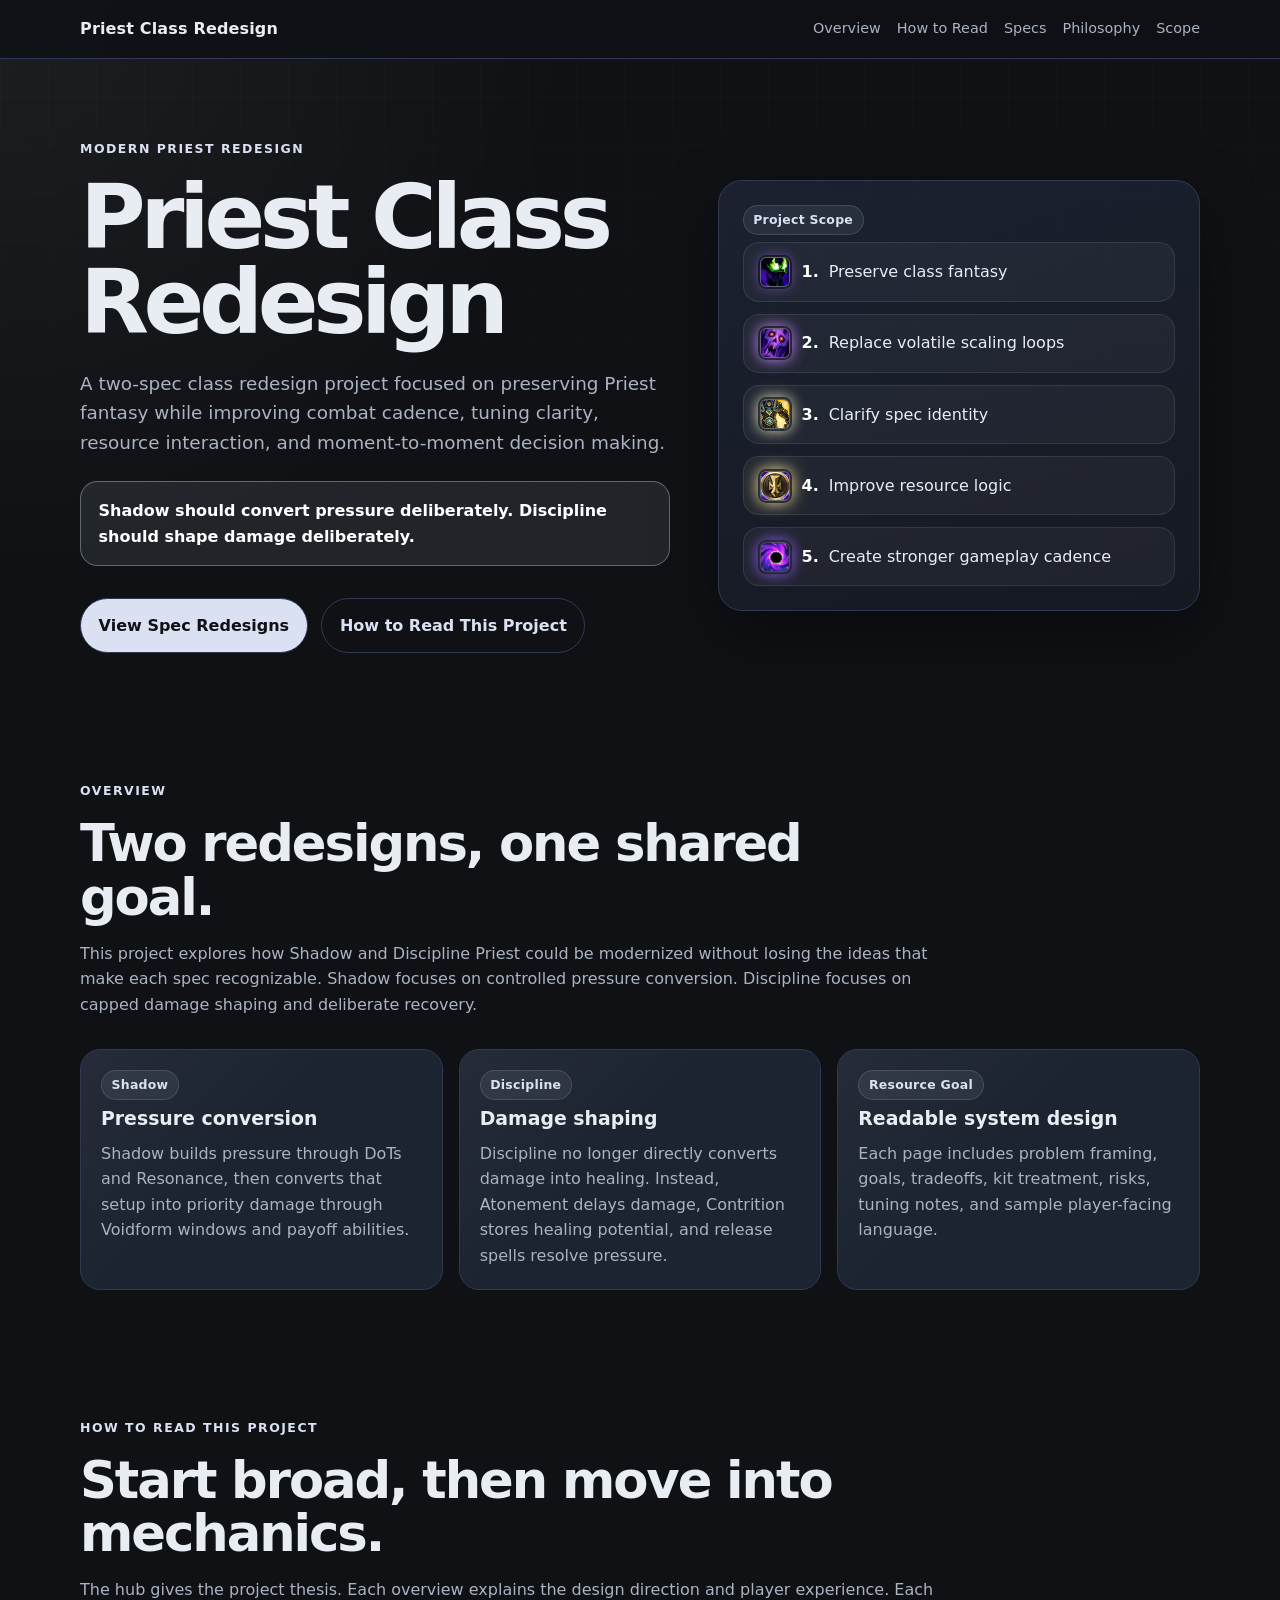
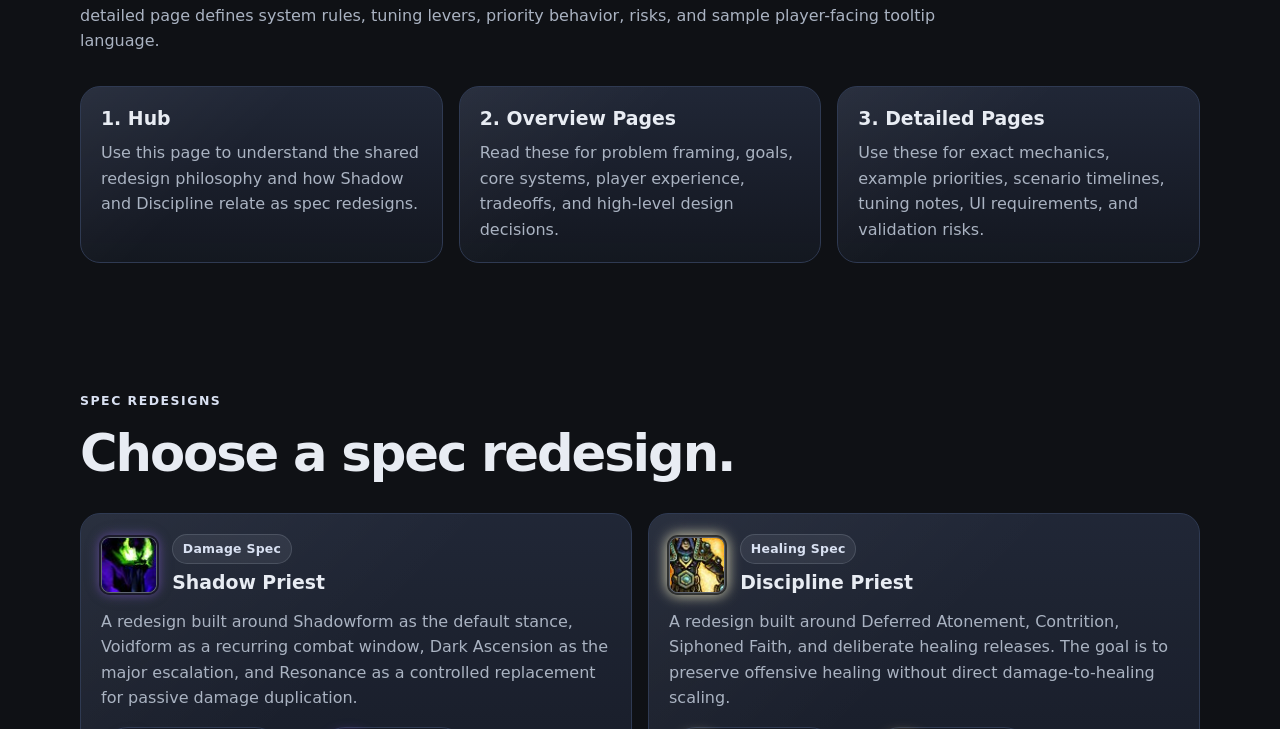
==== index.html @ b36d5a9e "add index for github pages redirect" ====
<!doctype html>
<html lang="en">
  <head>
    <meta charset="utf-8" />
    <meta name="viewport" content="width=device-width,initial-scale=1" />
    <title>Redirecting…</title>
    <meta http-equiv="refresh" content="0; url=./priest/index.html" />
    <link rel="canonical" href="/priest/index.html" />
    <style>
      html {
        font-family:
          Inter,
          system-ui,
          Segoe UI,
          Arial,
          sans-serif;
        background: #0d0716;
        color: #fff;
        display: flex;
        align-items: center;
        justify-content: center;
        height: 100vh;
        margin: 0;
      }
    </style>
  </head>
  <body>
    <main>
      <p>
        Redirecting to the Priest hub —
        <a href="/priest/index.html">open Priest hub</a>.
      </p>
    </main>
  </body>
</html>
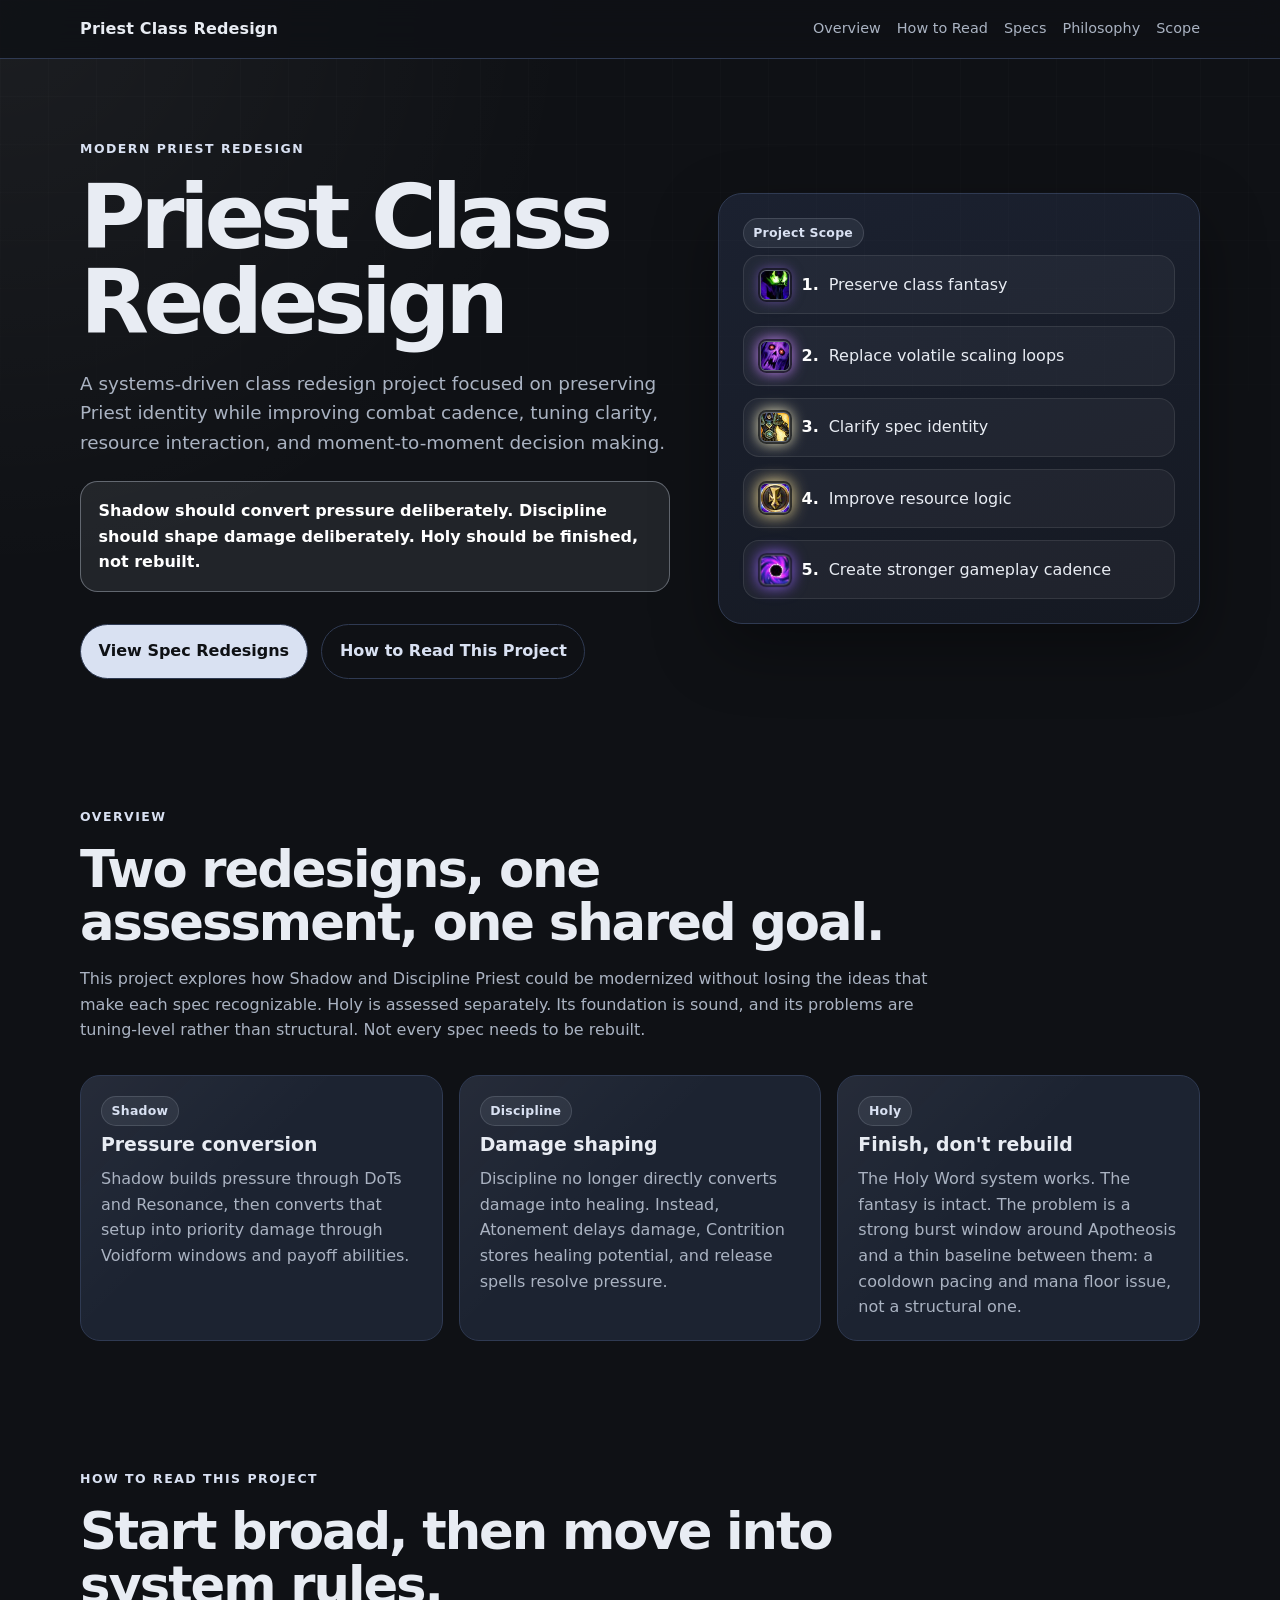
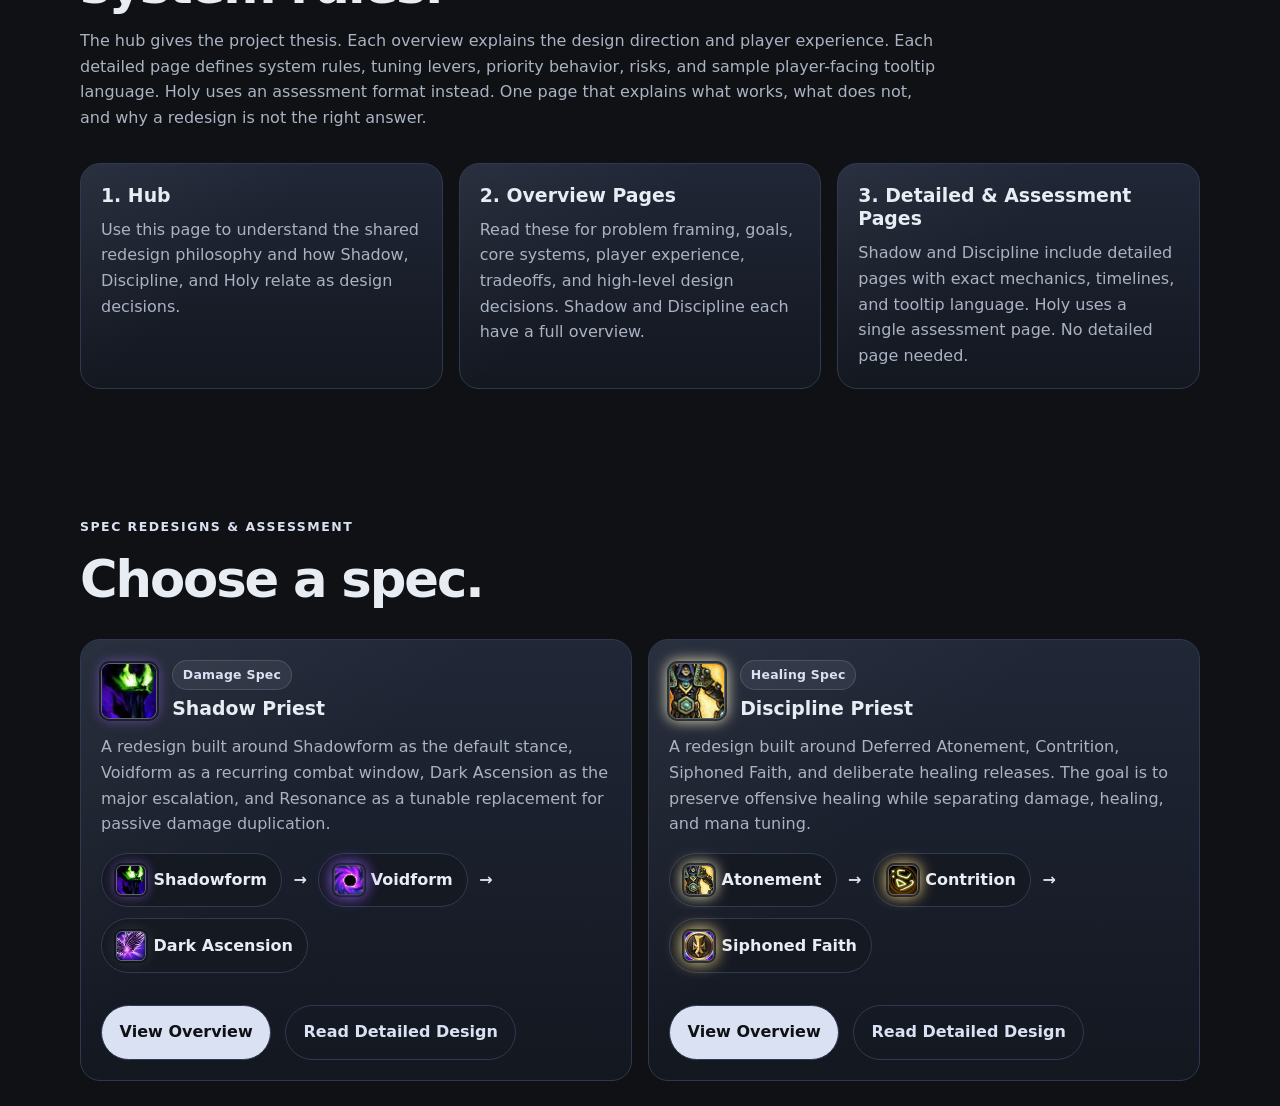
==== commit c98fccf3: "holy priest update'" ====
--- a/index.html
+++ b/index.html
@@ -27,7 +27,7 @@
   <body>
     <main>
       <p>
-        Redirecting to the Priest hub —
+        Redirecting to the Priest hub
         <a href="/priest/index.html">open Priest hub</a>.
       </p>
     </main>
